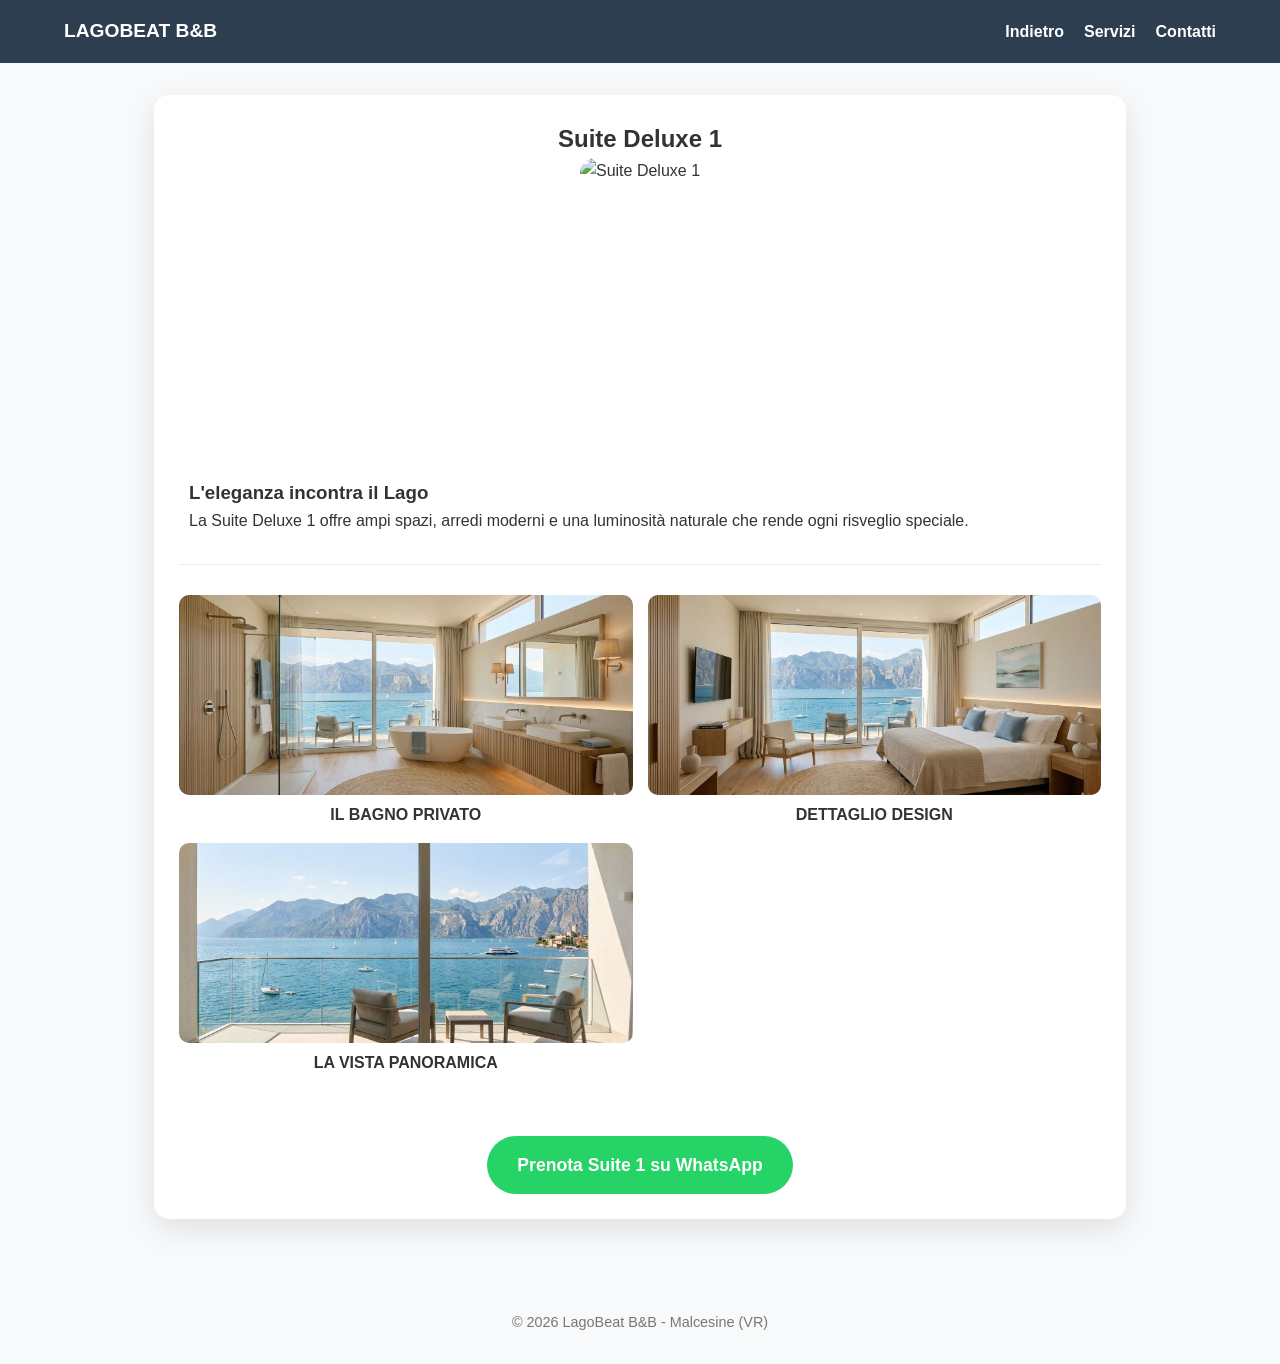
==== camera1.html @ 1140cd7a "Update camera1.html" ====
<!DOCTYPE html>
<html lang="it">
<head>
    <meta charset="UTF-8">
    <meta name="viewport" content="width=device-width, initial-scale=1.0">
    <title>Suite Deluxe 1 - LagoBeat B&B</title>
    <link rel="stylesheet" href="css/style.css">
</head>
<body>
    <header>
        <nav>
            <a href="index.html" style="text-decoration:none; color:white; font-weight:bold; font-size:1.2rem;">LAGOBEAT B&B</a>
            <ul>
                <li><a href="camere.html">Indietro</a></li>
                <li><a href="servizi.html">Servizi</a></li>
                <li><a href="contatti.html">Contatti</a></li>
            </ul>
        </nav>
    </header>

    <main class="container">
        <section class="card">
            <h1>Suite Deluxe 1</h1>
            
            <img src="images/camera1.jpg" alt="Suite Deluxe 1" class="main-img" style="width:100%; border-radius:15px; margin-bottom: 20px; min-height: 300px; object-fit: cover;">

            <div style="text-align: left; padding: 0 10px;">
                <h3>L'eleganza incontra il Lago</h3>
                <p>La Suite Deluxe 1 offre ampi spazi, arredi moderni e una luminosità naturale che rende ogni risveglio speciale.</p>
            </div>

            <hr style="margin: 30px 0; border: 0; border-top: 1px solid #eee;">

            <div class="room-gallery">
                <div class="gallery-item">
                    <img src="images/camera1-bagno.jpg" alt="Bagno Suite 1">
                    <p><b>IL BAGNO PRIVATO</b></p>
                </div>
                <div class="gallery-item">
                    <img src="images/camera1-dettaglio.jpg" alt="Dettaglio Camera 1">
                    <p><b>DETTAGLIO DESIGN</b></p>
                </div>
                <div class="gallery-item">
                    <img src="images/camera1-vista.jpg" alt="Vista Suite 1">
                    <p><b>LA VISTA PANORAMICA</b></p>
                </div>
            </div>

            <div style="margin-top: 40px;">
                <a href="https://wa.me/393282124247" class="btn btn-whatsapp" style="padding: 15px 30px; font-size: 1.1rem;">Prenota Suite 1 su WhatsApp</a>
            </div>
        </section>
    </main>

    <footer style="text-align: center; padding: 30px 0; color: #777; font-size: 0.9rem;">
        <p>&copy; 2026 LagoBeat B&B - Malcesine (VR)</p>
    </footer>
</body>
</html>
---- css/style.css ----
/* RESET E STILE GENERALE */
* { margin: 0; padding: 0; box-sizing: border-box; font-family: 'Helvetica Neue', Arial, sans-serif; }
body { background-color: #f8f9fa; color: #333; line-height: 1.6; }

/* NAVIGAZIONE */
nav { background: #2c3e50; padding: 1rem 5%; display: flex; justify-content: space-between; align-items: center; position: sticky; top: 0; z-index: 1000; }
nav a { color: white; text-decoration: none; font-weight: bold; }
nav ul { display: flex; list-style: none; }
nav ul li { margin-left: 20px; }

/* CONTENITORI */
.container { padding: 2rem 5%; max-width: 1100px; margin: auto; }
.card { background: white; padding: 25px; border-radius: 15px; box-shadow: 0 10px 30px rgba(0,0,0,0.1); margin-bottom: 30px; text-align: center; }

/* FIX IMMAGINI (IMPORTANTE) */
img { max-width: 100%; border-radius: 10px; object-fit: cover; }
.main-img { width: 100%; height: 400px; margin-bottom: 20px; }
.room-gallery { display: grid; grid-template-columns: 1fr 1fr; gap: 15px; margin: 20px 0; }
.room-gallery img { width: 100%; height: 200px; }

/* BOTTONI */
.btn { display: inline-block; padding: 12px 25px; border-radius: 50px; text-decoration: none; font-weight: bold; transition: 0.3s; }
.btn-whatsapp { background-color: #25D366; color: white; margin-top: 20px; }
.btn-whatsapp:hover { background-color: #128C7E; transform: translateY(-2px); }

/* GRIGLIA SERVIZI */
.grid { display: grid; grid-template-columns: repeat(auto-fit, minmax(200px, 1fr)); gap: 20px; margin-top: 20px; }
.service-item { background: #f1f3f5; padding: 20px; border-radius: 10px; }
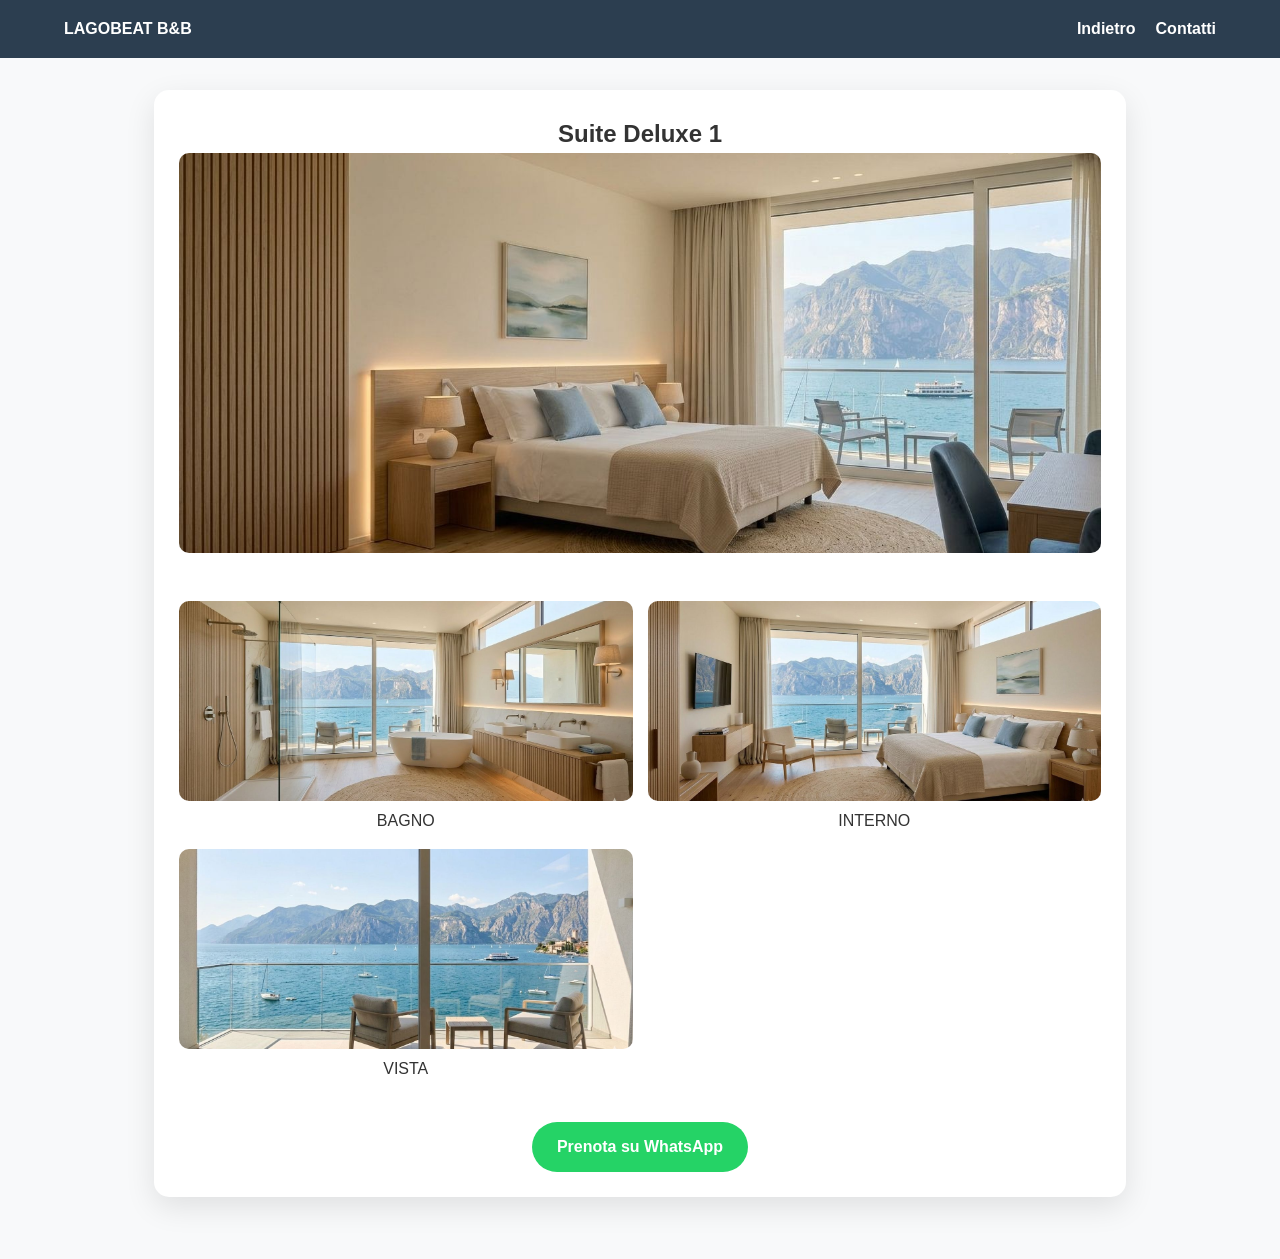
==== commit 7db58841: "Update camera1.html" ====
--- a/camera1.html
+++ b/camera1.html
@@ -9,51 +9,25 @@
 <body>
     <header>
         <nav>
-            <a href="index.html" style="text-decoration:none; color:white; font-weight:bold; font-size:1.2rem;">LAGOBEAT B&B</a>
+            <a href="index.html" style="text-decoration:none; color:white; font-weight:bold;">LAGOBEAT B&B</a>
             <ul>
                 <li><a href="camere.html">Indietro</a></li>
-                <li><a href="servizi.html">Servizi</a></li>
                 <li><a href="contatti.html">Contatti</a></li>
             </ul>
         </nav>
     </header>
-
     <main class="container">
         <section class="card">
             <h1>Suite Deluxe 1</h1>
-            
-            <img src="images/camera1.jpg" alt="Suite Deluxe 1" class="main-img" style="width:100%; border-radius:15px; margin-bottom: 20px; min-height: 300px; object-fit: cover;">
-
-            <div style="text-align: left; padding: 0 10px;">
-                <h3>L'eleganza incontra il Lago</h3>
-                <p>La Suite Deluxe 1 offre ampi spazi, arredi moderni e una luminosità naturale che rende ogni risveglio speciale.</p>
+            <img src="images/camera1.jpg" alt="Suite 1" class="main-img">
+            <div class="room-gallery" style="margin-top:20px;">
+                <div class="gallery-item"><img src="images/camera1-bagno.jpg"><p>BAGNO</p></div>
+                <div class="gallery-item"><img src="images/camera1-dettaglio.jpg"><p>INTERNO</p></div>
+                <div class="gallery-item"><img src="images/camera1-vista.jpg"><p>VISTA</p></div>
             </div>
-
-            <hr style="margin: 30px 0; border: 0; border-top: 1px solid #eee;">
-
-            <div class="room-gallery">
-                <div class="gallery-item">
-                    <img src="images/camera1-bagno.jpg" alt="Bagno Suite 1">
-                    <p><b>IL BAGNO PRIVATO</b></p>
-                </div>
-                <div class="gallery-item">
-                    <img src="images/camera1-dettaglio.jpg" alt="Dettaglio Camera 1">
-                    <p><b>DETTAGLIO DESIGN</b></p>
-                </div>
-                <div class="gallery-item">
-                    <img src="images/camera1-vista.jpg" alt="Vista Suite 1">
-                    <p><b>LA VISTA PANORAMICA</b></p>
-                </div>
-            </div>
-
-            <div style="margin-top: 40px;">
-                <a href="https://wa.me/393282124247" class="btn btn-whatsapp" style="padding: 15px 30px; font-size: 1.1rem;">Prenota Suite 1 su WhatsApp</a>
-            </div>
+            <a href="https://wa.me/393282124247" class="btn btn-whatsapp" style="margin-top:20px;">Prenota su WhatsApp</a>
         </section>
     </main>
 
-    <footer style="text-align: center; padding: 30px 0; color: #777; font-size: 0.9rem;">
-        <p>&copy; 2026 LagoBeat B&B - Malcesine (VR)</p>
-    </footer>
-</body>
+    </body>
 </html>
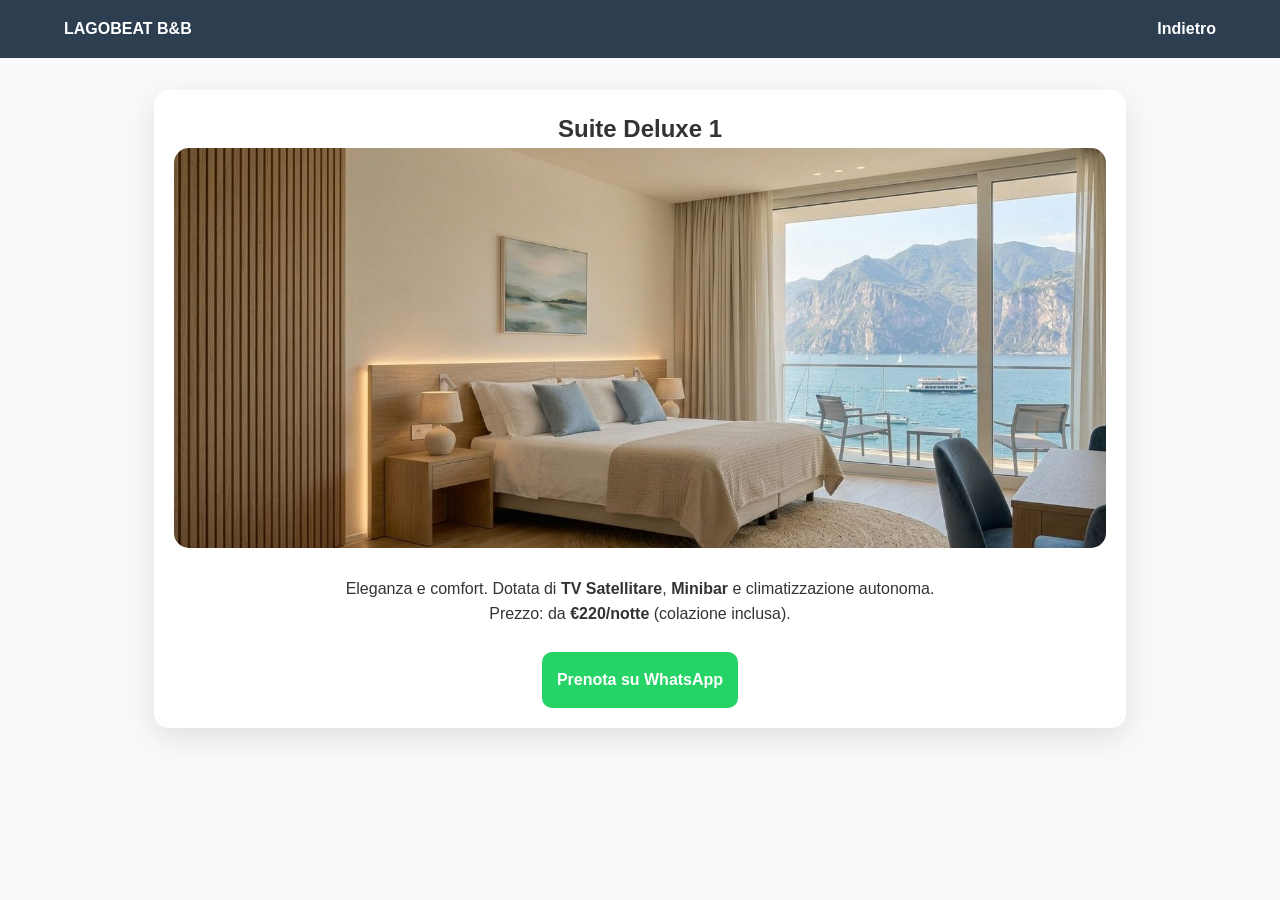
==== commit 5d57e217: "Update camera1.html" ====
--- a/camera1.html
+++ b/camera1.html
@@ -7,25 +7,16 @@
     <link rel="stylesheet" href="css/style.css">
 </head>
 <body>
-    <header>
-        <nav>
-            <a href="index.html" style="text-decoration:none; color:white; font-weight:bold;">LAGOBEAT B&B</a>
-            <ul>
-                <li><a href="camere.html">Indietro</a></li>
-                <li><a href="contatti.html">Contatti</a></li>
-            </ul>
-        </nav>
-    </header>
+    <header><nav><a href="index.html" style="color:white; text-decoration:none; font-weight:bold;">LAGOBEAT B&B</a><ul><li><a href="camere.html">Indietro</a></li></ul></nav></header>
+
     <main class="container">
-        <section class="card">
+        <section class="card" style="padding:20px;">
             <h1>Suite Deluxe 1</h1>
-            <img src="images/camera1.jpg" alt="Suite 1" class="main-img">
-            <div class="room-gallery" style="margin-top:20px;">
-                <div class="gallery-item"><img src="images/camera1-bagno.jpg"><p>BAGNO</p></div>
-                <div class="gallery-item"><img src="images/camera1-dettaglio.jpg"><p>INTERNO</p></div>
-                <div class="gallery-item"><img src="images/camera1-vista.jpg"><p>VISTA</p></div>
-            </div>
-            <a href="https://wa.me/393282124247" class="btn btn-whatsapp" style="margin-top:20px;">Prenota su WhatsApp</a>
+            <img src="images/camera1.jpg" alt="Suite 1" class="main-img" style="width:100%; border-radius:15px; margin-bottom:20px;">
+            <p>Eleganza e comfort. Dotata di <b>TV Satellitare</b>, <b>Minibar</b> e climatizzazione autonoma.</p>
+            <p>Prezzo: da <b>€220/notte</b> (colazione inclusa).</p>
+            <br>
+            <a href="https://wa.me/393282124247" class="btn" style="background:#25d366; color:white; padding:15px; text-decoration:none; border-radius:10px; font-weight:bold; display:inline-block;">Prenota su WhatsApp</a>
         </section>
     </main>
 
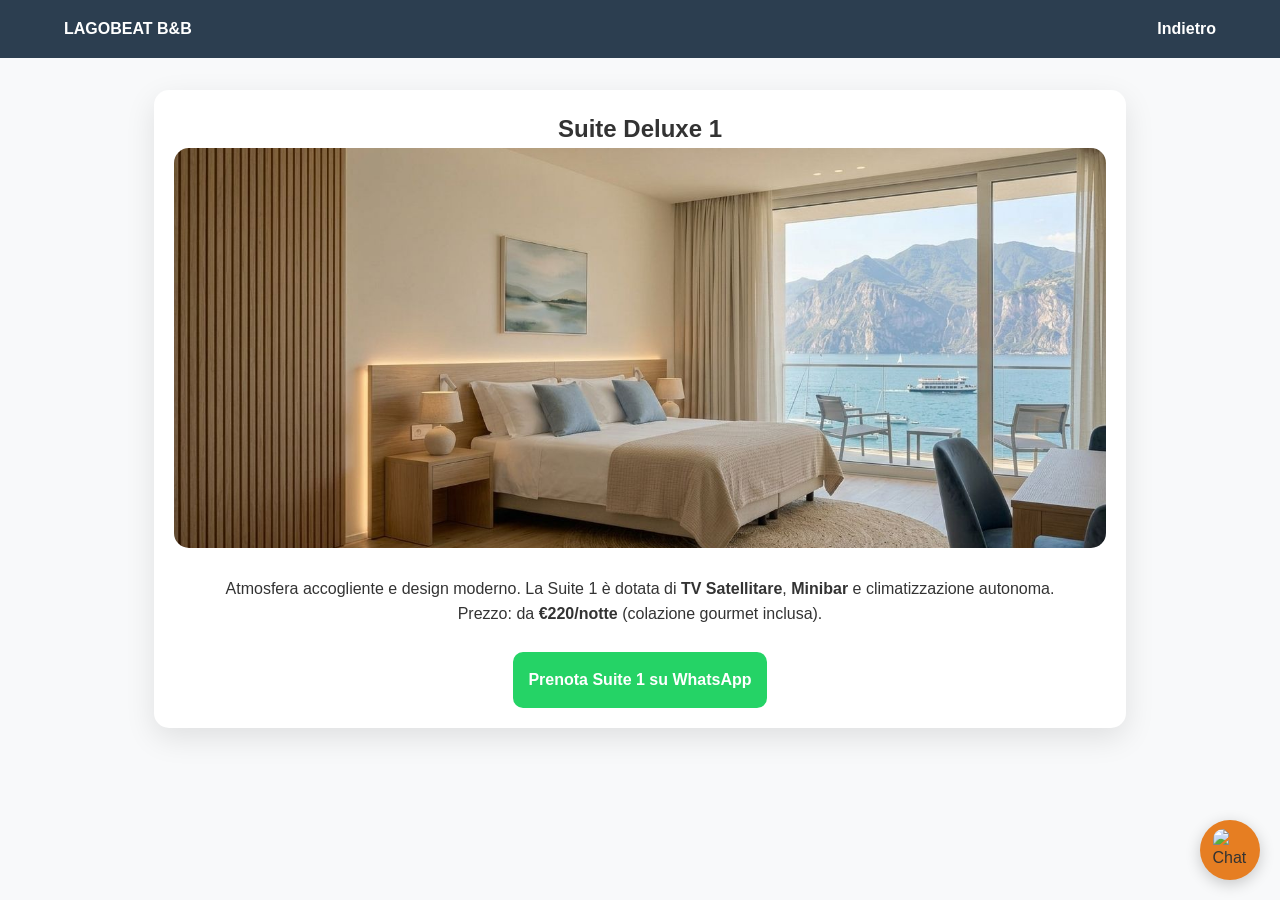
==== commit 6d7cc9bc: "Update camera1.html" ====
--- a/camera1.html
+++ b/camera1.html
@@ -13,12 +13,38 @@
         <section class="card" style="padding:20px;">
             <h1>Suite Deluxe 1</h1>
             <img src="images/camera1.jpg" alt="Suite 1" class="main-img" style="width:100%; border-radius:15px; margin-bottom:20px;">
-            <p>Eleganza e comfort. Dotata di <b>TV Satellitare</b>, <b>Minibar</b> e climatizzazione autonoma.</p>
-            <p>Prezzo: da <b>€220/notte</b> (colazione inclusa).</p>
+            <p>Atmosfera accogliente e design moderno. La Suite 1 è dotata di <b>TV Satellitare</b>, <b>Minibar</b> e climatizzazione autonoma.</p>
+            <p>Prezzo: da <b>€220/notte</b> (colazione gourmet inclusa).</p>
             <br>
-            <a href="https://wa.me/393282124247" class="btn" style="background:#25d366; color:white; padding:15px; text-decoration:none; border-radius:10px; font-weight:bold; display:inline-block;">Prenota su WhatsApp</a>
+            <a href="https://wa.me/393282124247" class="btn" style="background:#25d366; color:white; padding:15px; text-decoration:none; border-radius:10px; font-weight:bold; display:inline-block;">Prenota Suite 1 su WhatsApp</a>
         </section>
     </main>
 
-    </body>
+    <div id="chatbot-container" style="position: fixed; bottom: 20px; right: 20px; z-index: 1000; font-family: sans-serif;">
+        <div id="chat-window" style="width: 320px; background: white; border-radius: 15px; box-shadow: 0 5px 25px rgba(0,0,0,0.2); display: none; flex-direction: column; overflow: hidden; border: 1px solid #ddd;">
+            <div style="background: #2c3e50; color: white; padding: 15px; font-weight: bold; display: flex; justify-content: space-between;">
+                <span>LagoBeat Assistant</span>
+                <span style="cursor:pointer" onclick="toggleChat()">✖</span>
+            </div>
+            <div id="chat-body" style="padding: 15px; max-height: 400px; overflow-y: auto;">
+                <div id="chat-msg-box" style="margin-bottom: 15px; padding: 10px; border-radius: 10px; background: #f1f1f1; font-size: 0.9rem;">Ciao! Come posso aiutarti oggi?</div>
+                <div id="chat-options" style="display: flex; flex-direction: column; gap: 8px;"></div>
+            </div>
+        </div>
+        <div id="chat-bubble" onclick="toggleChat()" style="width: 60px; height: 60px; background: #e67e22; border-radius: 50%; display: flex; align-items: center; justify-content: center; cursor: pointer; box-shadow: 0 4px 15px rgba(0,0,0,0.2);">
+            <img src="https://cdn-icons-png.flaticon.com/512/4712/4712035.png" alt="Chat" style="width: 35px;">
+        </div>
+    </div>
+    <script>
+        const msgBox = document.getElementById('chat-msg-box'); const options = document.getElementById('chat-options'); const chatWin = document.getElementById('chat-window');
+        function toggleChat() { chatWin.style.display = chatWin.style.display === 'flex' ? 'none' : 'flex'; showL1(); }
+        function showL1() { msgBox.innerHTML = "Cosa desideri sapere?"; options.innerHTML = `<button class="chat-btn" onclick="showL2Camere()">🛌 Camere e Prezzi</button><button class="chat-btn" onclick="showL2Servizi()">🚲 Sport e Servizi</button><button class="chat-btn" onclick="location.href='https://wa.me/393282124247'">💬 WhatsApp</button>`; }
+        function showL2Camere() { msgBox.innerHTML = "Suite da €220/notte. Cosa vuoi approfondire?"; options.innerHTML = `<button class="chat-btn" onclick="showL3Info()">📺 TV Sat e Minibar</button><button class="chat-btn" onclick="showL3Pet()">🐾 Animali</button><button class="chat-btn" onclick="showL1()">⬅️ Indietro</button>`; }
+        function showL2Servizi() { msgBox.innerHTML = "Siamo pronti per la tua avventura!"; options.innerHTML = `<button class="chat-btn" onclick="showL3Sport()">🚲 Bici e Windsurf</button><button class="chat-btn" onclick="location.href='colazioni.html'">🥐 Colazione</button><button class="chat-btn" onclick="showL1()">⬅️ Indietro</button>`; }
+        function showL3Info() { msgBox.innerHTML = "Tutte le suite hanno <b>TV Satellitare</b>, <b>Minibar</b> e Wi-Fi."; options.innerHTML = `<button class="chat-btn" onclick="showL2Camere()">⬅️ Indietro</button>`; }
+        function showL3Pet() { msgBox.innerHTML = "Accettiamo <b>animali di piccola taglia</b> su richiesta!"; options.innerHTML = `<button class="chat-btn" onclick="showL2Camere()">⬅️ Indietro</button>`; }
+        function showL3Sport() { msgBox.innerHTML = "Deposito bici sicuro e spazio windsurf incluso!"; options.innerHTML = `<button class="chat-btn" onclick="showL2Servizi()">⬅️ Indietro</button>`; }
+    </script>
+    <style>.chat-btn { background: white; border: 1px solid #e67e22; color: #2c3e50; padding: 10px; border-radius: 8px; cursor: pointer; text-align: left; font-size: 0.85rem;} .chat-btn:hover { background: #e67e22; color: white; }</style>
+</body>
 </html>
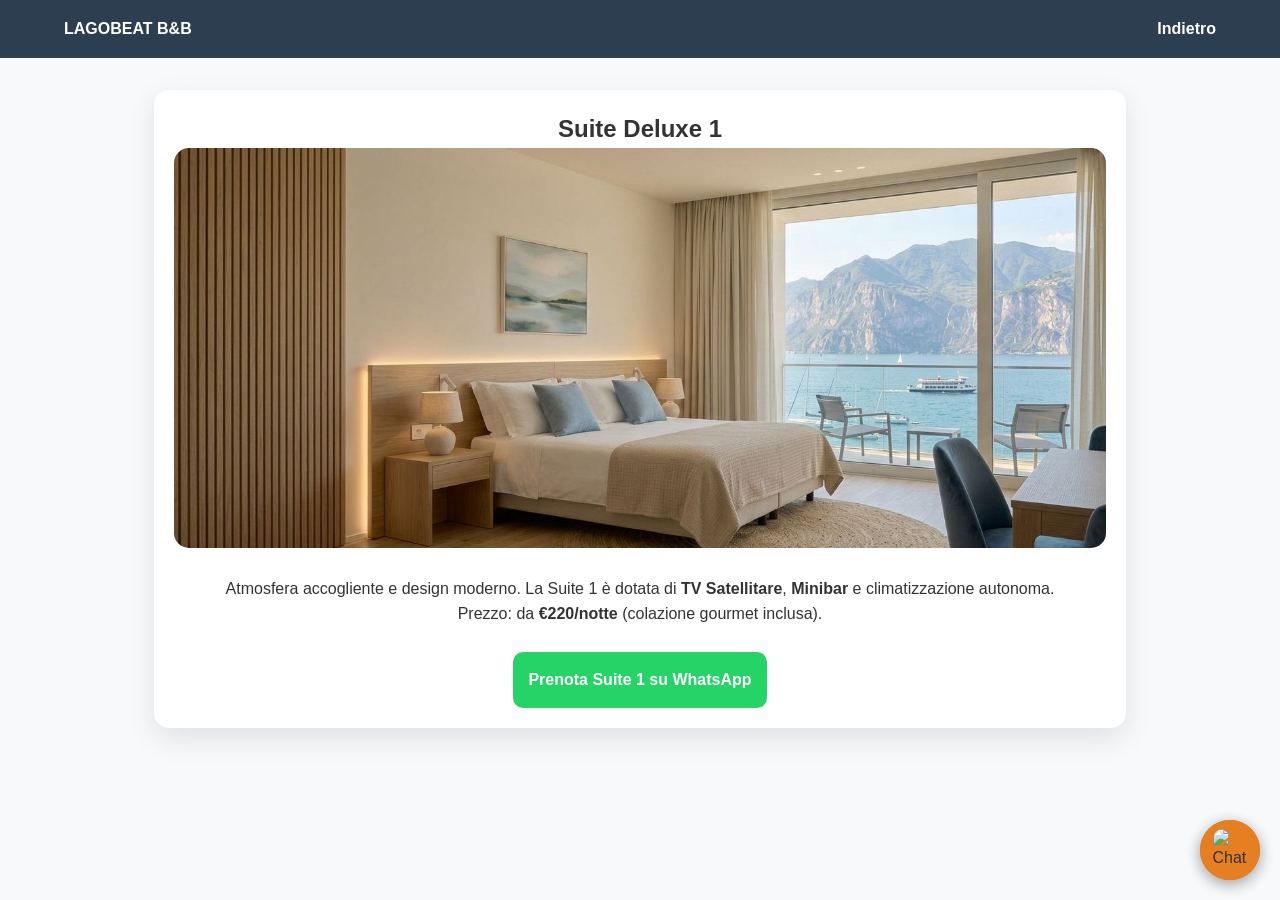
==== commit eaecebc2: "Update camera1.html" ====
--- a/camera1.html
+++ b/camera1.html
@@ -46,5 +46,50 @@
         function showL3Sport() { msgBox.innerHTML = "Deposito bici sicuro e spazio windsurf incluso!"; options.innerHTML = `<button class="chat-btn" onclick="showL2Servizi()">⬅️ Indietro</button>`; }
     </script>
     <style>.chat-btn { background: white; border: 1px solid #e67e22; color: #2c3e50; padding: 10px; border-radius: 8px; cursor: pointer; text-align: left; font-size: 0.85rem;} .chat-btn:hover { background: #e67e22; color: white; }</style>
-</body>
+<div id="chatbot-container" style="position: fixed; bottom: 20px; right: 20px; z-index: 1000; font-family: sans-serif;">
+    <div id="chat-window" style="width: 320px; background: white; border-radius: 15px; box-shadow: 0 5px 25px rgba(0,0,0,0.2); display: none; flex-direction: column; overflow: hidden; border: 1px solid #ddd;">
+        <div style="background: #2c3e50; color: white; padding: 15px; font-weight: bold; display: flex; justify-content: space-between;">
+            <span>LagoBeat Assistant</span>
+            <span style="cursor:pointer" onclick="toggleChat()">✖</span>
+        </div>
+        <div id="chat-body" style="padding: 15px; max-height: 400px; overflow-y: auto;">
+            <div id="chat-msg-box" style="margin-bottom: 15px; padding: 10px; border-radius: 10px; background: #f1f1f1; font-size: 0.9rem;">Ciao! Come posso aiutarti oggi?</div>
+            <div id="chat-options" style="display: flex; flex-direction: column; gap: 8px;"></div>
+        </div>
+    </div>
+    <div id="chat-bubble" onclick="toggleChat()" style="width: 60px; height: 60px; background: #e67e22; border-radius: 50%; display: flex; align-items: center; justify-content: center; cursor: pointer; box-shadow: 0 4px 15px rgba(0,0,0,0.2);">
+        <img src="https://cdn-icons-png.flaticon.com/512/4712/4712035.png" alt="Chat" style="width: 35px;">
+    </div>
+</div>
+
+<script>
+    const msgBox = document.getElementById('chat-msg-box'); const options = document.getElementById('chat-options'); const chatWin = document.getElementById('chat-window');
+    function toggleChat() { chatWin.style.display = chatWin.style.display === 'flex' ? 'none' : 'flex'; showL1(); }
+    
+    // Livello 1
+    function showL1() { 
+        msgBox.innerHTML = "Cosa desideri sapere?"; 
+        options.innerHTML = `<button class="chat-btn" onclick="showL2Camere()">🛌 Camere e Prezzi</button><button class="chat-btn" onclick="showL2Servizi()">🚲 Sport e Servizi</button><button class="chat-btn" onclick="location.href='https://wa.me/393282124247'">💬 WhatsApp</button>`; 
+    }
+    
+    // Livello 2
+    function showL2Camere() { 
+        msgBox.innerHTML = "Le nostre Suite partono da €220/notte. Dettagli su:"; 
+        options.innerHTML = `<button class="chat-btn" onclick="showL3Info()">📺 TV Sat e Minibar</button><button class="chat-btn" onclick="showL3Pet()">🐾 Animali</button><button class="chat-btn" onclick="showL1()">⬅️ Indietro</button>`; 
+    }
+    function showL2Servizi() { 
+        msgBox.innerHTML = "Siamo pronti per la tua avventura! Cosa ti interessa?"; 
+        options.innerHTML = `<button class="chat-btn" onclick="showL3Sport()">🚲 Bici e Windsurf</button><button class="chat-btn" onclick="location.href='colazioni.html'">🥐 Colazione Gourmet</button><button class="chat-btn" onclick="showL1()">⬅️ Indietro</button>`; 
+    }
+
+    // Livello 3
+    function showL3Info() { msgBox.innerHTML = "Tutte le suite hanno <b>TV Satellitare</b> e <b>Minibar</b> rifornito ogni giorno."; options.innerHTML = `<button class="chat-btn" onclick="showL2Camere()">⬅️ Torna a Camere</button>`; }
+    function showL3Pet() { msgBox.innerHTML = "Accettiamo <b>animali di piccola taglia</b>. Segnalalo nella prenotazione!"; options.innerHTML = `<button class="chat-btn" onclick="showL2Camere()">⬅️ Torna a Camere</button>`; }
+    function showL3Sport() { msgBox.innerHTML = "Deposito bici sicuro videosorvegliato e rimessaggio windsurf/vela incluso."; options.innerHTML = `<button class="chat-btn" onclick="showL2Servizi()">⬅️ Torna a Servizi</button>`; }
+</script>
+
+<style>
+    .chat-btn { background: white; border: 1px solid #e67e22; color: #2c3e50; padding: 10px; border-radius: 8px; cursor: pointer; text-align: left; transition: 0.2s; font-size: 0.85rem;}
+    .chat-btn:hover { background: #e67e22; color: white; }
+</style><body>
 </html>
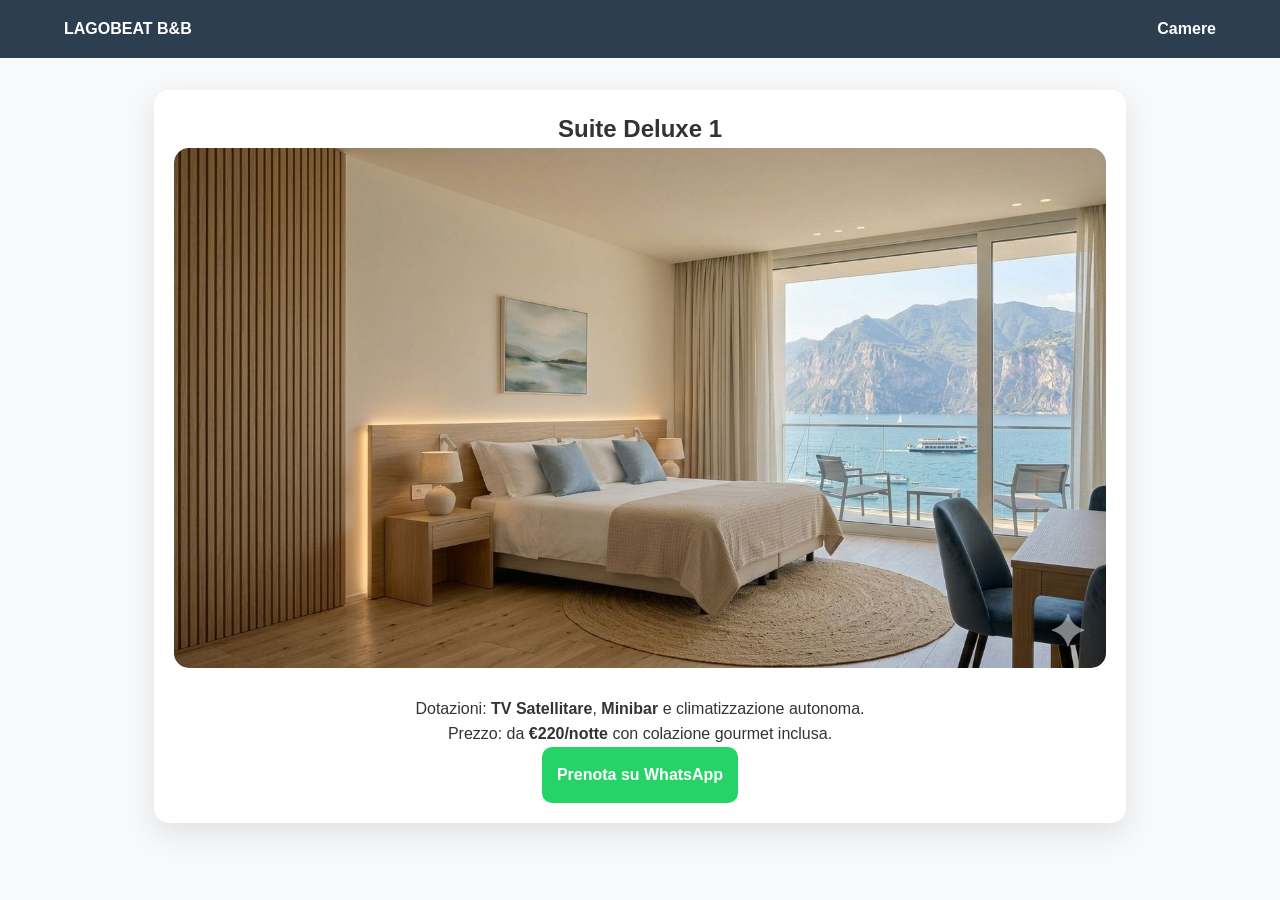
==== commit ea9c7ef6: "Update camera1.html" ====
--- a/camera1.html
+++ b/camera1.html
@@ -2,94 +2,19 @@
 <html lang="it">
 <head>
     <meta charset="UTF-8">
-    <meta name="viewport" content="width=device-width, initial-scale=1.0">
     <title>Suite Deluxe 1 - LagoBeat B&B</title>
     <link rel="stylesheet" href="css/style.css">
 </head>
 <body>
-    <header><nav><a href="index.html" style="color:white; text-decoration:none; font-weight:bold;">LAGOBEAT B&B</a><ul><li><a href="camere.html">Indietro</a></li></ul></nav></header>
-
+    <header><nav><a href="index.html">LAGOBEAT B&B</a><ul><li><a href="camere.html">Camere</a></li></ul></nav></header>
     <main class="container">
         <section class="card" style="padding:20px;">
             <h1>Suite Deluxe 1</h1>
-            <img src="images/camera1.jpg" alt="Suite 1" class="main-img" style="width:100%; border-radius:15px; margin-bottom:20px;">
-            <p>Atmosfera accogliente e design moderno. La Suite 1 è dotata di <b>TV Satellitare</b>, <b>Minibar</b> e climatizzazione autonoma.</p>
-            <p>Prezzo: da <b>€220/notte</b> (colazione gourmet inclusa).</p>
-            <br>
-            <a href="https://wa.me/393282124247" class="btn" style="background:#25d366; color:white; padding:15px; text-decoration:none; border-radius:10px; font-weight:bold; display:inline-block;">Prenota Suite 1 su WhatsApp</a>
+            <img src="images/camera1.jpg" alt="Suite 1" style="width:100%; border-radius:15px; margin-bottom:20px;">
+            <p>Dotazioni: <b>TV Satellitare</b>, <b>Minibar</b> e climatizzazione autonoma.</p>
+            <p>Prezzo: da <b>€220/notte</b> con colazione gourmet inclusa.</p>
+            <a href="https://wa.me/393282124247" class="btn" style="background:#25d366; color:white; padding:15px; text-decoration:none; border-radius:10px; font-weight:bold; display:inline-block;">Prenota su WhatsApp</a>
         </section>
     </main>
-
-    <div id="chatbot-container" style="position: fixed; bottom: 20px; right: 20px; z-index: 1000; font-family: sans-serif;">
-        <div id="chat-window" style="width: 320px; background: white; border-radius: 15px; box-shadow: 0 5px 25px rgba(0,0,0,0.2); display: none; flex-direction: column; overflow: hidden; border: 1px solid #ddd;">
-            <div style="background: #2c3e50; color: white; padding: 15px; font-weight: bold; display: flex; justify-content: space-between;">
-                <span>LagoBeat Assistant</span>
-                <span style="cursor:pointer" onclick="toggleChat()">✖</span>
-            </div>
-            <div id="chat-body" style="padding: 15px; max-height: 400px; overflow-y: auto;">
-                <div id="chat-msg-box" style="margin-bottom: 15px; padding: 10px; border-radius: 10px; background: #f1f1f1; font-size: 0.9rem;">Ciao! Come posso aiutarti oggi?</div>
-                <div id="chat-options" style="display: flex; flex-direction: column; gap: 8px;"></div>
-            </div>
-        </div>
-        <div id="chat-bubble" onclick="toggleChat()" style="width: 60px; height: 60px; background: #e67e22; border-radius: 50%; display: flex; align-items: center; justify-content: center; cursor: pointer; box-shadow: 0 4px 15px rgba(0,0,0,0.2);">
-            <img src="https://cdn-icons-png.flaticon.com/512/4712/4712035.png" alt="Chat" style="width: 35px;">
-        </div>
-    </div>
-    <script>
-        const msgBox = document.getElementById('chat-msg-box'); const options = document.getElementById('chat-options'); const chatWin = document.getElementById('chat-window');
-        function toggleChat() { chatWin.style.display = chatWin.style.display === 'flex' ? 'none' : 'flex'; showL1(); }
-        function showL1() { msgBox.innerHTML = "Cosa desideri sapere?"; options.innerHTML = `<button class="chat-btn" onclick="showL2Camere()">🛌 Camere e Prezzi</button><button class="chat-btn" onclick="showL2Servizi()">🚲 Sport e Servizi</button><button class="chat-btn" onclick="location.href='https://wa.me/393282124247'">💬 WhatsApp</button>`; }
-        function showL2Camere() { msgBox.innerHTML = "Suite da €220/notte. Cosa vuoi approfondire?"; options.innerHTML = `<button class="chat-btn" onclick="showL3Info()">📺 TV Sat e Minibar</button><button class="chat-btn" onclick="showL3Pet()">🐾 Animali</button><button class="chat-btn" onclick="showL1()">⬅️ Indietro</button>`; }
-        function showL2Servizi() { msgBox.innerHTML = "Siamo pronti per la tua avventura!"; options.innerHTML = `<button class="chat-btn" onclick="showL3Sport()">🚲 Bici e Windsurf</button><button class="chat-btn" onclick="location.href='colazioni.html'">🥐 Colazione</button><button class="chat-btn" onclick="showL1()">⬅️ Indietro</button>`; }
-        function showL3Info() { msgBox.innerHTML = "Tutte le suite hanno <b>TV Satellitare</b>, <b>Minibar</b> e Wi-Fi."; options.innerHTML = `<button class="chat-btn" onclick="showL2Camere()">⬅️ Indietro</button>`; }
-        function showL3Pet() { msgBox.innerHTML = "Accettiamo <b>animali di piccola taglia</b> su richiesta!"; options.innerHTML = `<button class="chat-btn" onclick="showL2Camere()">⬅️ Indietro</button>`; }
-        function showL3Sport() { msgBox.innerHTML = "Deposito bici sicuro e spazio windsurf incluso!"; options.innerHTML = `<button class="chat-btn" onclick="showL2Servizi()">⬅️ Indietro</button>`; }
-    </script>
-    <style>.chat-btn { background: white; border: 1px solid #e67e22; color: #2c3e50; padding: 10px; border-radius: 8px; cursor: pointer; text-align: left; font-size: 0.85rem;} .chat-btn:hover { background: #e67e22; color: white; }</style>
-<div id="chatbot-container" style="position: fixed; bottom: 20px; right: 20px; z-index: 1000; font-family: sans-serif;">
-    <div id="chat-window" style="width: 320px; background: white; border-radius: 15px; box-shadow: 0 5px 25px rgba(0,0,0,0.2); display: none; flex-direction: column; overflow: hidden; border: 1px solid #ddd;">
-        <div style="background: #2c3e50; color: white; padding: 15px; font-weight: bold; display: flex; justify-content: space-between;">
-            <span>LagoBeat Assistant</span>
-            <span style="cursor:pointer" onclick="toggleChat()">✖</span>
-        </div>
-        <div id="chat-body" style="padding: 15px; max-height: 400px; overflow-y: auto;">
-            <div id="chat-msg-box" style="margin-bottom: 15px; padding: 10px; border-radius: 10px; background: #f1f1f1; font-size: 0.9rem;">Ciao! Come posso aiutarti oggi?</div>
-            <div id="chat-options" style="display: flex; flex-direction: column; gap: 8px;"></div>
-        </div>
-    </div>
-    <div id="chat-bubble" onclick="toggleChat()" style="width: 60px; height: 60px; background: #e67e22; border-radius: 50%; display: flex; align-items: center; justify-content: center; cursor: pointer; box-shadow: 0 4px 15px rgba(0,0,0,0.2);">
-        <img src="https://cdn-icons-png.flaticon.com/512/4712/4712035.png" alt="Chat" style="width: 35px;">
-    </div>
-</div>
-
-<script>
-    const msgBox = document.getElementById('chat-msg-box'); const options = document.getElementById('chat-options'); const chatWin = document.getElementById('chat-window');
-    function toggleChat() { chatWin.style.display = chatWin.style.display === 'flex' ? 'none' : 'flex'; showL1(); }
-    
-    // Livello 1
-    function showL1() { 
-        msgBox.innerHTML = "Cosa desideri sapere?"; 
-        options.innerHTML = `<button class="chat-btn" onclick="showL2Camere()">🛌 Camere e Prezzi</button><button class="chat-btn" onclick="showL2Servizi()">🚲 Sport e Servizi</button><button class="chat-btn" onclick="location.href='https://wa.me/393282124247'">💬 WhatsApp</button>`; 
-    }
-    
-    // Livello 2
-    function showL2Camere() { 
-        msgBox.innerHTML = "Le nostre Suite partono da €220/notte. Dettagli su:"; 
-        options.innerHTML = `<button class="chat-btn" onclick="showL3Info()">📺 TV Sat e Minibar</button><button class="chat-btn" onclick="showL3Pet()">🐾 Animali</button><button class="chat-btn" onclick="showL1()">⬅️ Indietro</button>`; 
-    }
-    function showL2Servizi() { 
-        msgBox.innerHTML = "Siamo pronti per la tua avventura! Cosa ti interessa?"; 
-        options.innerHTML = `<button class="chat-btn" onclick="showL3Sport()">🚲 Bici e Windsurf</button><button class="chat-btn" onclick="location.href='colazioni.html'">🥐 Colazione Gourmet</button><button class="chat-btn" onclick="showL1()">⬅️ Indietro</button>`; 
-    }
-
-    // Livello 3
-    function showL3Info() { msgBox.innerHTML = "Tutte le suite hanno <b>TV Satellitare</b> e <b>Minibar</b> rifornito ogni giorno."; options.innerHTML = `<button class="chat-btn" onclick="showL2Camere()">⬅️ Torna a Camere</button>`; }
-    function showL3Pet() { msgBox.innerHTML = "Accettiamo <b>animali di piccola taglia</b>. Segnalalo nella prenotazione!"; options.innerHTML = `<button class="chat-btn" onclick="showL2Camere()">⬅️ Torna a Camere</button>`; }
-    function showL3Sport() { msgBox.innerHTML = "Deposito bici sicuro videosorvegliato e rimessaggio windsurf/vela incluso."; options.innerHTML = `<button class="chat-btn" onclick="showL2Servizi()">⬅️ Torna a Servizi</button>`; }
-</script>
-
-<style>
-    .chat-btn { background: white; border: 1px solid #e67e22; color: #2c3e50; padding: 10px; border-radius: 8px; cursor: pointer; text-align: left; transition: 0.2s; font-size: 0.85rem;}
-    .chat-btn:hover { background: #e67e22; color: white; }
-</style><body>
+    </body>
 </html>
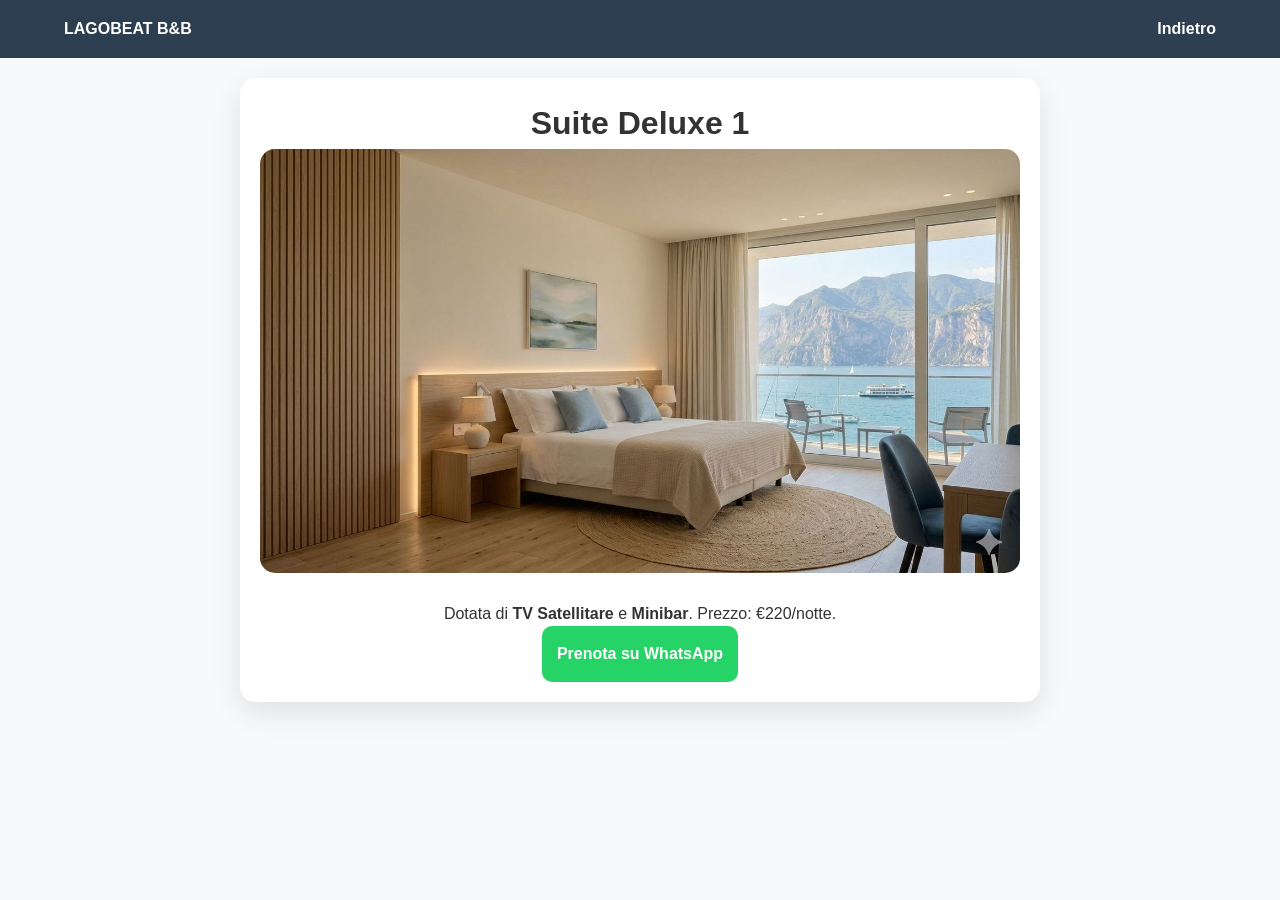
==== commit bf321867: "Update camera1.html" ====
--- a/camera1.html
+++ b/camera1.html
@@ -2,19 +2,18 @@
 <html lang="it">
 <head>
     <meta charset="UTF-8">
-    <title>Suite Deluxe 1 - LagoBeat B&B</title>
+    <title>Suite 1 - LagoBeat B&B</title>
     <link rel="stylesheet" href="css/style.css">
 </head>
 <body>
-    <header><nav><a href="index.html">LAGOBEAT B&B</a><ul><li><a href="camere.html">Camere</a></li></ul></nav></header>
-    <main class="container">
-        <section class="card" style="padding:20px;">
+    <header><nav><a href="index.html">LAGOBEAT B&B</a><ul><li><a href="camere.html">Indietro</a></li></ul></nav></header>
+    <main class="container" style="padding:20px;">
+        <div class="card" style="max-width:800px; margin:auto; padding:20px;">
             <h1>Suite Deluxe 1</h1>
-            <img src="images/camera1.jpg" alt="Suite 1" style="width:100%; border-radius:15px; margin-bottom:20px;">
-            <p>Dotazioni: <b>TV Satellitare</b>, <b>Minibar</b> e climatizzazione autonoma.</p>
-            <p>Prezzo: da <b>€220/notte</b> con colazione gourmet inclusa.</p>
-            <a href="https://wa.me/393282124247" class="btn" style="background:#25d366; color:white; padding:15px; text-decoration:none; border-radius:10px; font-weight:bold; display:inline-block;">Prenota su WhatsApp</a>
-        </section>
+            <img src="images/camera1.jpg" style="width:100%; border-radius:15px; margin-bottom:20px;">
+            <p>Dotata di <b>TV Satellitare</b> e <b>Minibar</b>. Prezzo: €220/notte.</p>
+            <a href="https://wa.me/393282124247" class="btn" style="background:#25d366; color:white; padding:15px; text-decoration:none; display:inline-block; border-radius:10px;">Prenota su WhatsApp</a>
+        </div>
     </main>
     </body>
 </html>
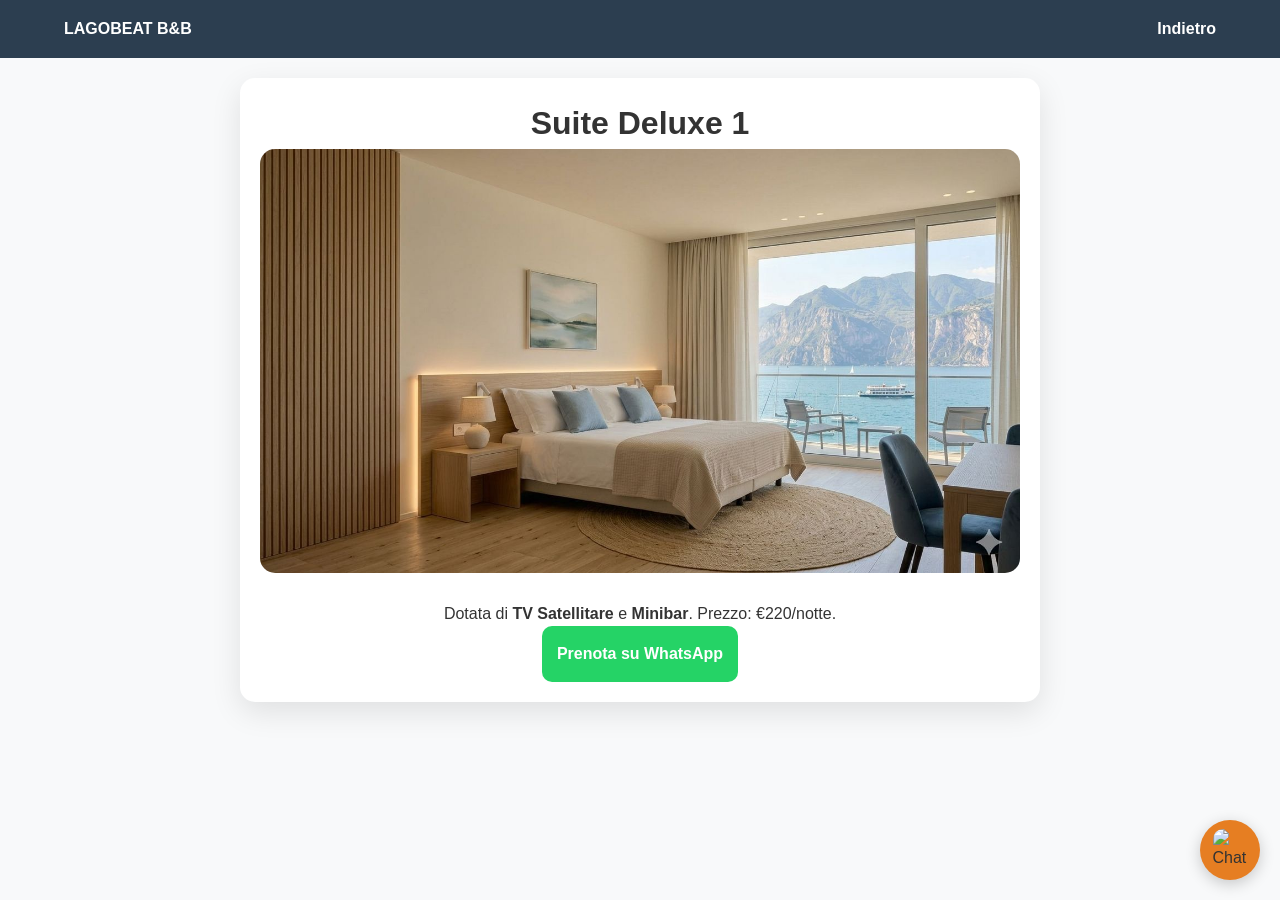
==== commit ed96c02e: "Update camera1.html" ====
--- a/camera1.html
+++ b/camera1.html
@@ -15,5 +15,41 @@
             <a href="https://wa.me/393282124247" class="btn" style="background:#25d366; color:white; padding:15px; text-decoration:none; display:inline-block; border-radius:10px;">Prenota su WhatsApp</a>
         </div>
     </main>
+<div id="chatbot-container" style="position: fixed; bottom: 20px; right: 20px; z-index: 1000; font-family: sans-serif;">
+    <div id="chat-window" style="width: 320px; background: white; border-radius: 15px; box-shadow: 0 5px 25px rgba(0,0,0,0.2); display: none; flex-direction: column; overflow: hidden; border: 1px solid #ddd;">
+        <div style="background: #2c3e50; color: white; padding: 15px; font-weight: bold; display: flex; justify-content: space-between;">
+            <span>LagoBeat Assistant</span>
+            <span style="cursor:pointer" onclick="toggleChat()">✖</span>
+        </div>
+        <div id="chat-body" style="padding: 15px; max-height: 400px; overflow-y: auto;">
+            <div id="chat-msg-box" style="margin-bottom: 15px; padding: 10px; border-radius: 10px; background: #f1f1f1; font-size: 0.9rem;">Ciao! Come posso aiutarti oggi?</div>
+            <div id="chat-options" style="display: flex; flex-direction: column; gap: 8px;"></div>
+        </div>
+    </div>
+    <div id="chat-bubble" onclick="toggleChat()" style="width: 60px; height: 60px; background: #e67e22; border-radius: 50%; display: flex; align-items: center; justify-content: center; cursor: pointer; box-shadow: 0 4px 15px rgba(0,0,0,0.2);">
+        <img src="https://cdn-icons-png.flaticon.com/512/4712/4712035.png" alt="Chat" style="width: 35px;">
+    </div>
+</div>
+
+<script>
+    const msgBox = document.getElementById('chat-msg-box'); const options = document.getElementById('chat-options'); const chatWin = document.getElementById('chat-window');
+    function toggleChat() { chatWin.style.display = chatWin.style.display === 'flex' ? 'none' : 'flex'; showLevel1(); }
+
+    // LIVELLO 1: MENU PRINCIPALE
+    function showLevel1() { msgBox.innerHTML = "Cosa desideri sapere?"; options.innerHTML = `<button class="chat-btn" onclick="showLevel2Camere()">🛌 Camere e Prezzi</button><button class="chat-btn" onclick="showLevel2Pagamenti()">💰 Pagamenti e Cash</button><button class="chat-btn" onclick="location.href='https://wa.me/393282124247'">💬 WhatsApp</button>`; }
+
+    // LIVELLO 2: SOTTO-MENU CAMERE
+    function showLevel2Camere() { msgBox.innerHTML = "Suite da €220/notte. Dettagli:"; options.innerHTML = `<button class="chat-btn" onclick="showLevel3Info()">📺 TV e Sky</button><button class="chat-btn" onclick="showLevel3Pet()">🐾 Animali</button><button class="chat-btn" onclick="showLevel1()">⬅️ Indietro</button>`; }
+    
+    // LIVELLO 2: SOTTO-MENU PAGAMENTI
+    function showLevel2Pagamenti() { msgBox.innerHTML = "Come puoi pagare?"; options.innerHTML = `<button class="chat-btn" onclick="showLevel3Carte()">💳 Carte Accettate</button><button class="chat-btn" onclick="showLevel3Contanti()">💶 Pagare in contanti</button><button class="chat-btn" onclick="showLevel1()">⬅️ Indietro</button>`; }
+
+    // LIVELLO 3: RISPOSTE FINALI
+    function showLevel3Info() { msgBox.innerHTML = "Tutte le suite hanno TV Satellitare e Minibar. Al momento non offriamo l'abbonamento Sky, ma abbiamo Wi-Fi veloce per lo streaming."; options.innerHTML = `<button class="chat-btn" onclick="showLevel2Camere()">⬅️ Indietro</button>`; }
+    function showLevel3Pet() { msgBox.innerHTML = "Accettiamo animali di piccola taglia su richiesta."; options.innerHTML = `<button class="chat-btn" onclick="showLevel2Camere()">⬅️ Indietro</button>`; }
+    function showLevel3Carte() { msgBox.innerHTML = "Accettiamo Visa, MasterCard e le principali carte di debito/credito."; options.innerHTML = `<button class="chat-btn" onclick="showLevel2Pagamenti()">⬅️ Indietro</button>`; }
+    function showLevel3Contanti() { msgBox.innerHTML = "Sì, è possibile pagare in contanti fino ai limiti previsti dalla legge italiana."; options.innerHTML = `<button class="chat-btn" onclick="showLevel2Pagamenti()">⬅️ Indietro</button>`; }
+</script>
+<style>.chat-btn { background: white; border: 1px solid #e67e22; color: #2c3e50; padding: 10px; border-radius: 8px; cursor: pointer; text-align: left; transition: 0.2s; font-size: 0.85rem;} .chat-btn:hover { background: #e67e22; color: white; }</style>
     </body>
 </html>
